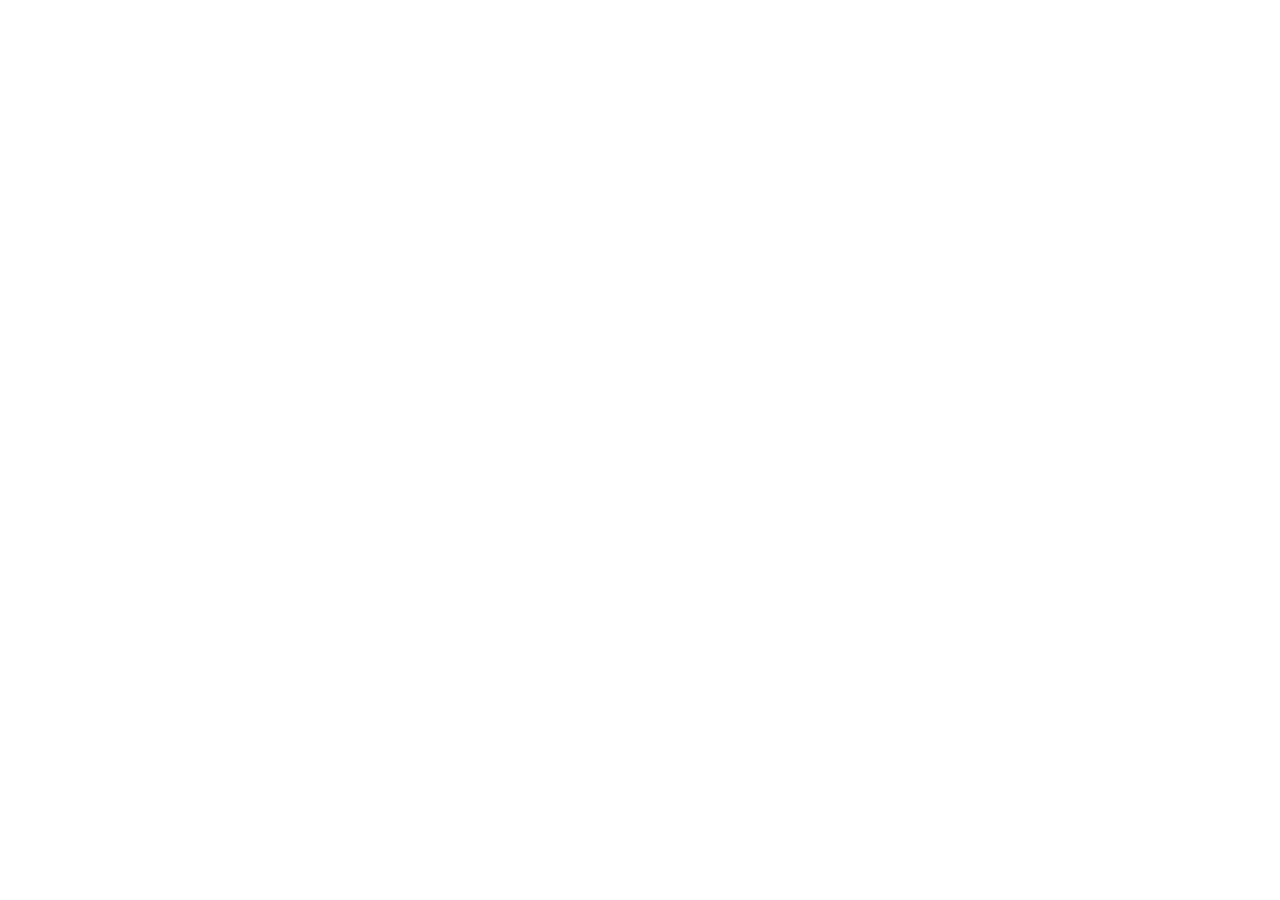
==== sign-up-page.html @ 81e46fc7 "Link fonts from Google and CSS style sheet" ====
<!DOCTYPE html>
<html lang="en">
	<head>
		<meta charset="UTF-8" />
		<meta name="viewport" content="width=device-width, initial-scale=1.0" />
		<title>Signup Page</title>
		<link rel="preconnect" href="https://fonts.googleapis.com" />
		<link rel="preconnect" href="https://fonts.gstatic.com" crossorigin />
		<link
			href="https://fonts.googleapis.com/css2?family=Roboto+Condensed:ital,wght@0,100..900;1,100..900&display=swap"
			rel="stylesheet"
		/>
		<link rel="stylesheet" href="css/style.css" />
	</head>
	<body></body>
</html>
---- css/style.css ----
/* http://meyerweb.com/eric/tools/css/reset/ 
   v2.0 | 20110126
   License: none (public domain)
*/

html,
body,
div,
span,
applet,
object,
iframe,
h1,
h2,
h3,
h4,
h5,
h6,
p,
blockquote,
pre,
a,
abbr,
acronym,
address,
big,
cite,
code,
del,
dfn,
em,
img,
ins,
kbd,
q,
s,
samp,
small,
strike,
strong,
sub,
sup,
tt,
var,
b,
u,
i,
center,
dl,
dt,
dd,
ol,
ul,
li,
fieldset,
form,
label,
legend,
table,
caption,
tbody,
tfoot,
thead,
tr,
th,
td,
article,
aside,
canvas,
details,
embed,
figure,
figcaption,
footer,
header,
hgroup,
menu,
nav,
output,
ruby,
section,
summary,
time,
mark,
audio,
video {
	margin: 0;
	padding: 0;
	border: 0;
	font-size: 100%;
	font: inherit;
	vertical-align: baseline;
}
/* HTML5 display-role reset for older browsers */
article,
aside,
details,
figcaption,
figure,
footer,
header,
hgroup,
menu,
nav,
section {
	display: block;
}
body {
	line-height: 1;
}
ol,
ul {
	list-style: none;
}
blockquote,
q {
	quotes: none;
}
blockquote:before,
blockquote:after,
q:before,
q:after {
	content: "";
	content: none;
}
table {
	border-collapse: collapse;
	border-spacing: 0;
}
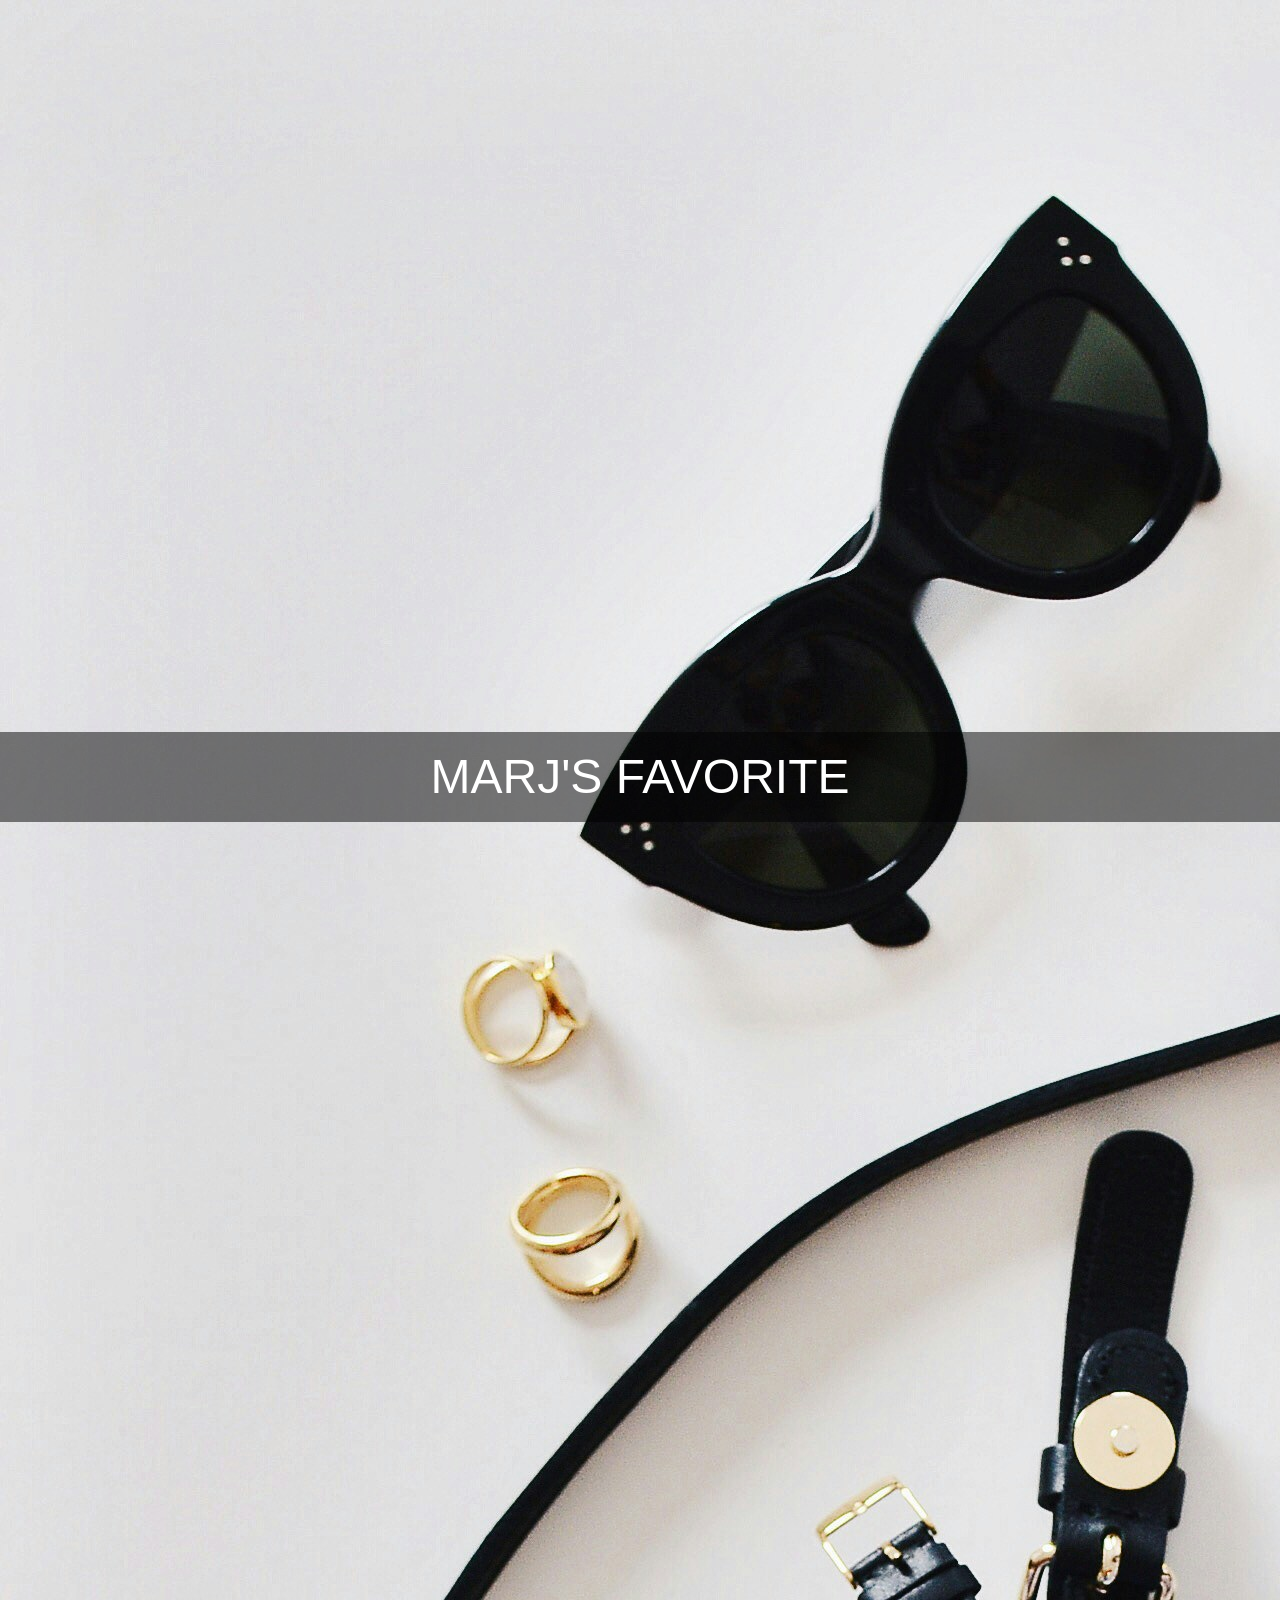
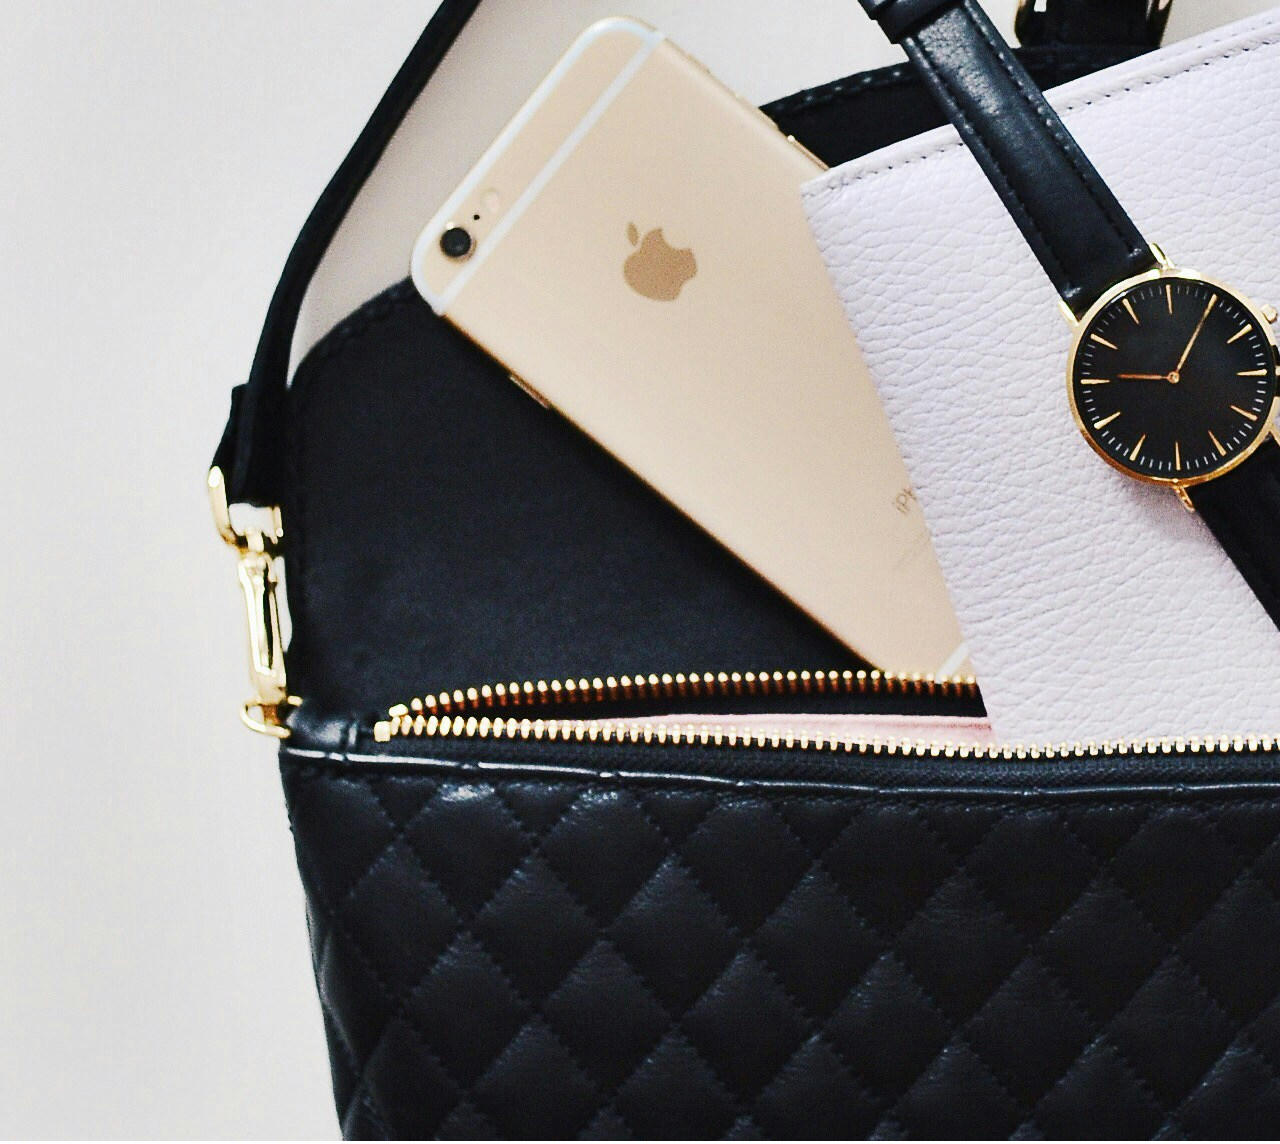
==== commit 83c1d37b: "Add img and transparent background This are the contents in the left part of the page" ====
--- a/sign-up-page.html
+++ b/sign-up-page.html
@@ -12,5 +12,8 @@
 		/>
 		<link rel="stylesheet" href="css/style.css" />
 	</head>
-	<body></body>
+			<div class="flex-item left-side">
+				<img id="background-image" src="imgs/design-image.jpeg" alt="" />
+				<div class="transparent-bg">MARJ'S FAVORITE</div>
+			</div>
 </html>
--- a/css/style.css
+++ b/css/style.css
@@ -107,6 +107,7 @@
 }
 body {
 	line-height: 1;
+	font-family: "Roboto Condensed", sans-serif;
 }
 ol,
 ul {
@@ -127,3 +128,26 @@
 	border-collapse: collapse;
 	border-spacing: 0;
 }
+
+.flex-container {
+	display: flex;
+	width: 100vw;
+	height: 100vh;
+}
+
+.left-side {
+	position: relative;
+}
+
+.transparent-bg {
+	position: absolute;
+	background: rgb(0, 0, 0, 0.5);
+	width: 100%;
+	padding: 1.3rem 0;
+	color: white;
+	font-size: 3rem;
+	top: 50%;
+	margin-top: -50%;
+	text-align: center;
+}
+
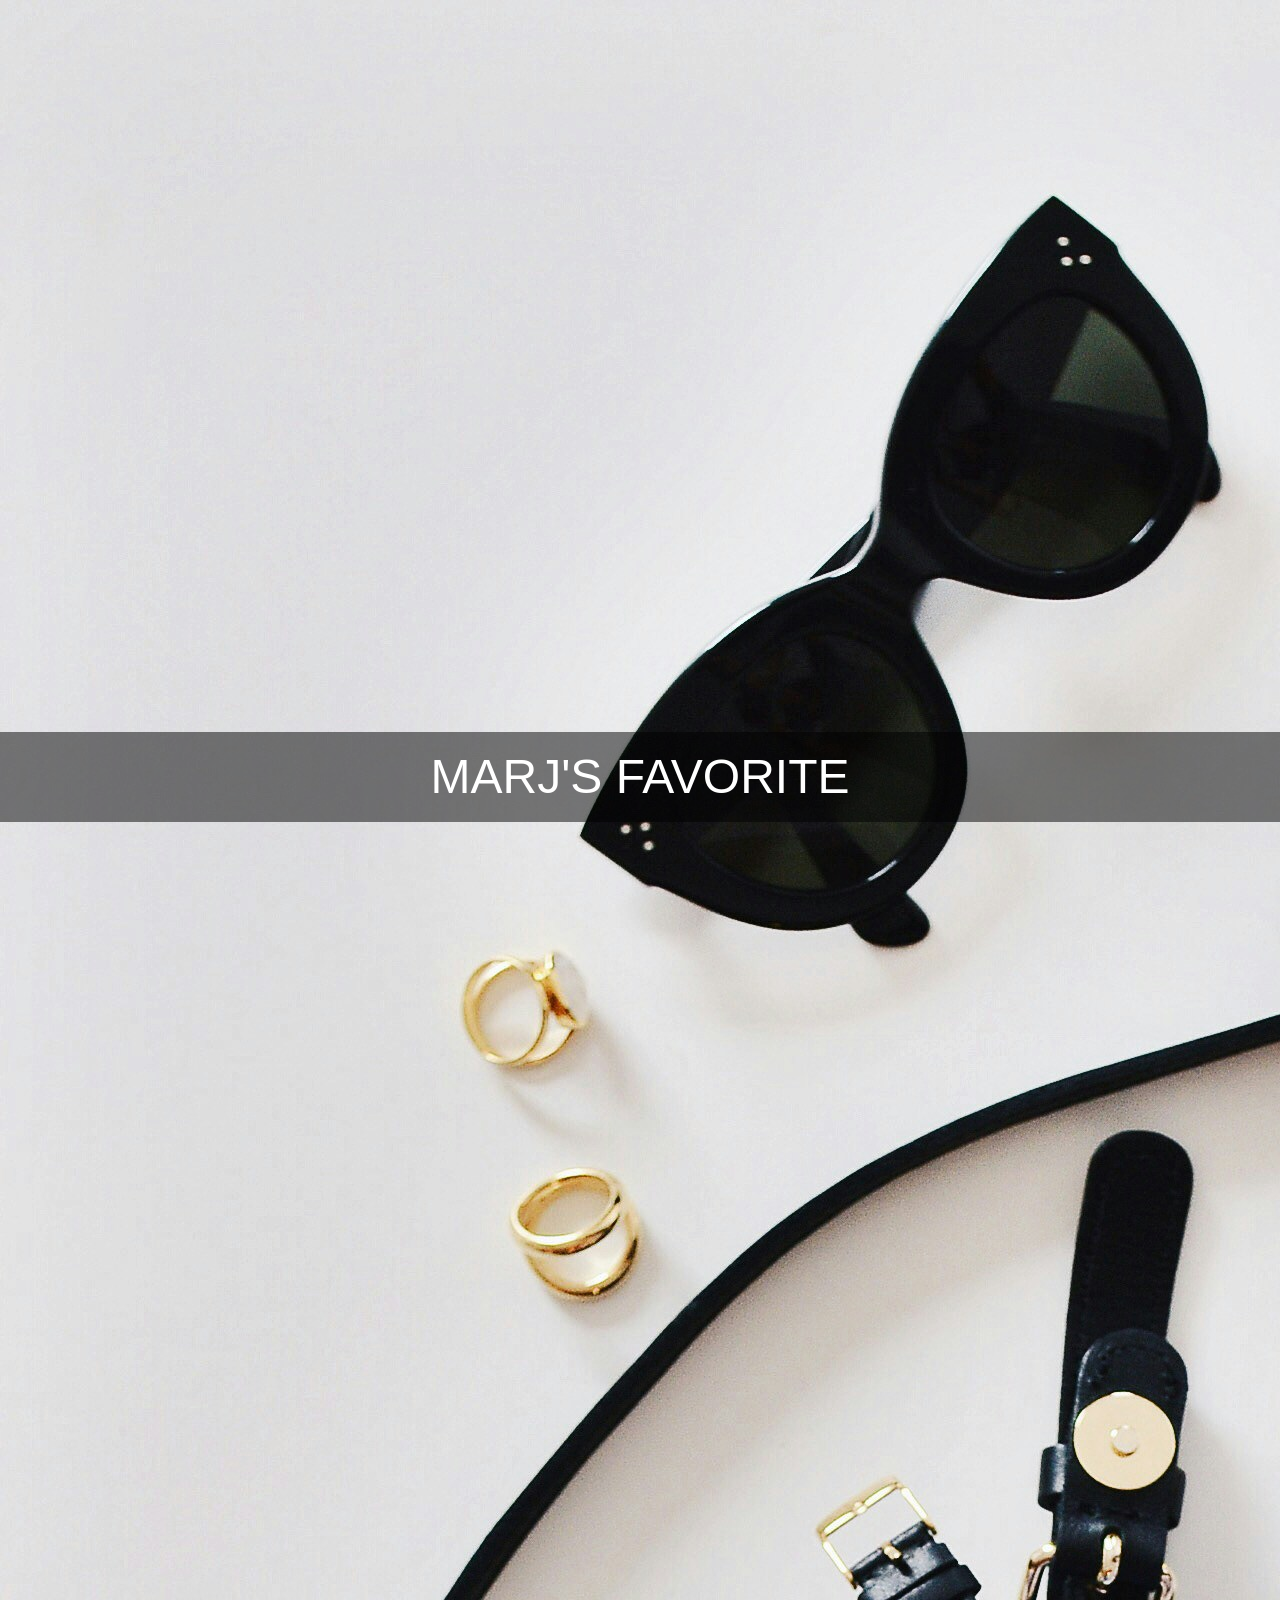
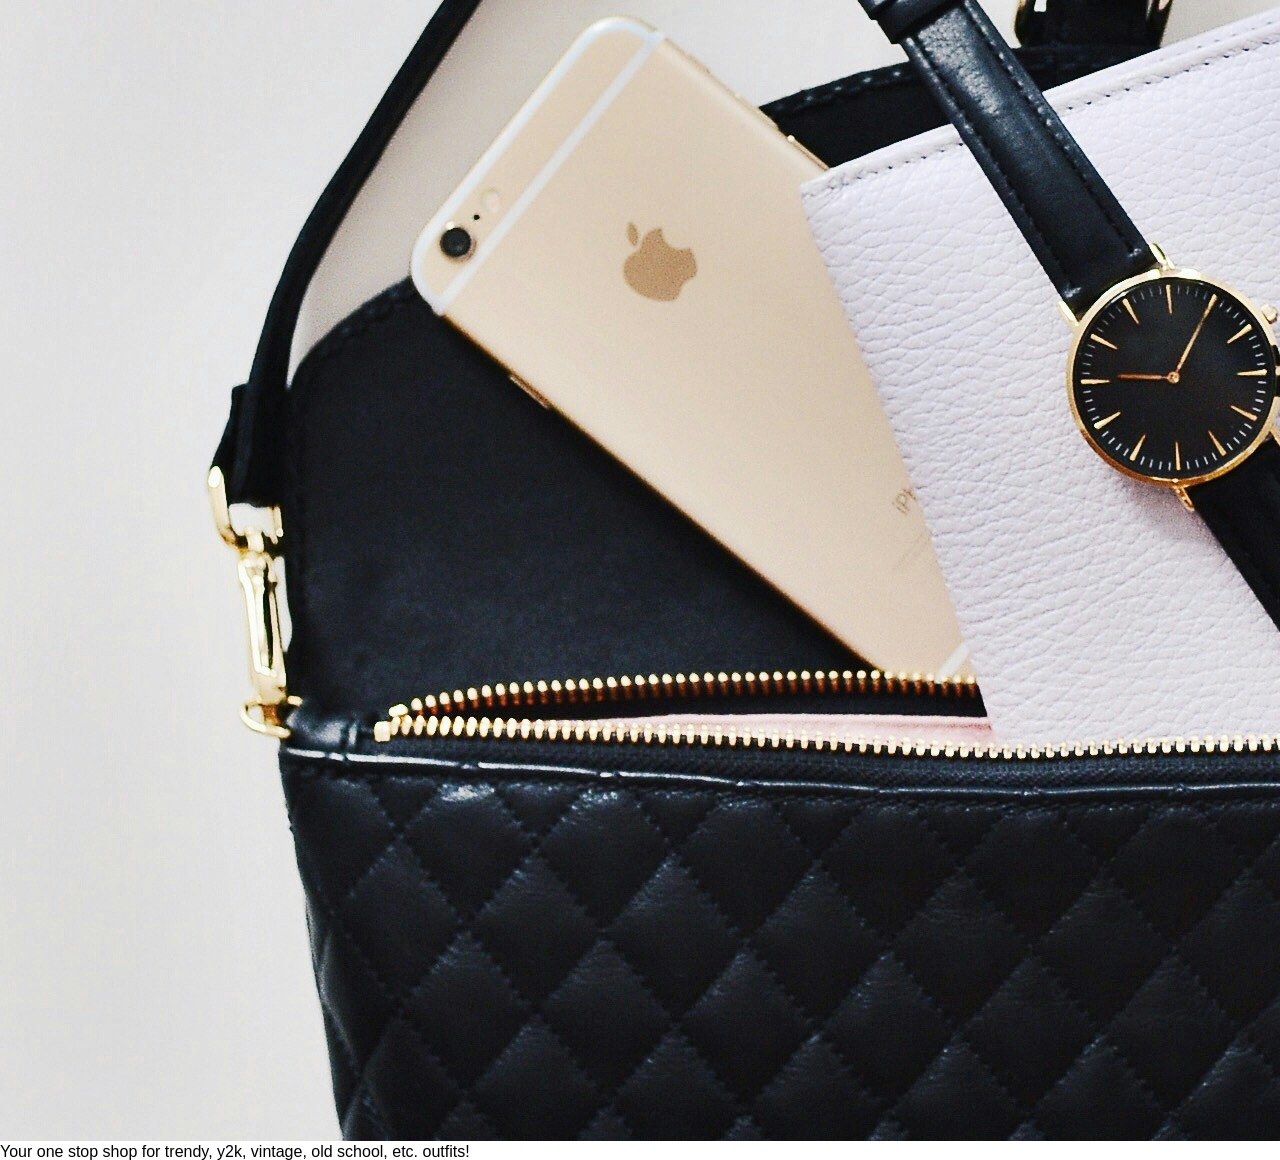
==== commit 7c8dd287: "Add hero section" ====
--- a/sign-up-page.html
+++ b/sign-up-page.html
@@ -16,4 +16,9 @@
 				<img id="background-image" src="imgs/design-image.jpeg" alt="" />
 				<div class="transparent-bg">MARJ'S FAVORITE</div>
 			</div>
+				<div class="header">
+					<p>
+						Your one stop shop for trendy, y2k, vintage, old school, etc. outfits!
+					</p>
+				</div>
 </html>
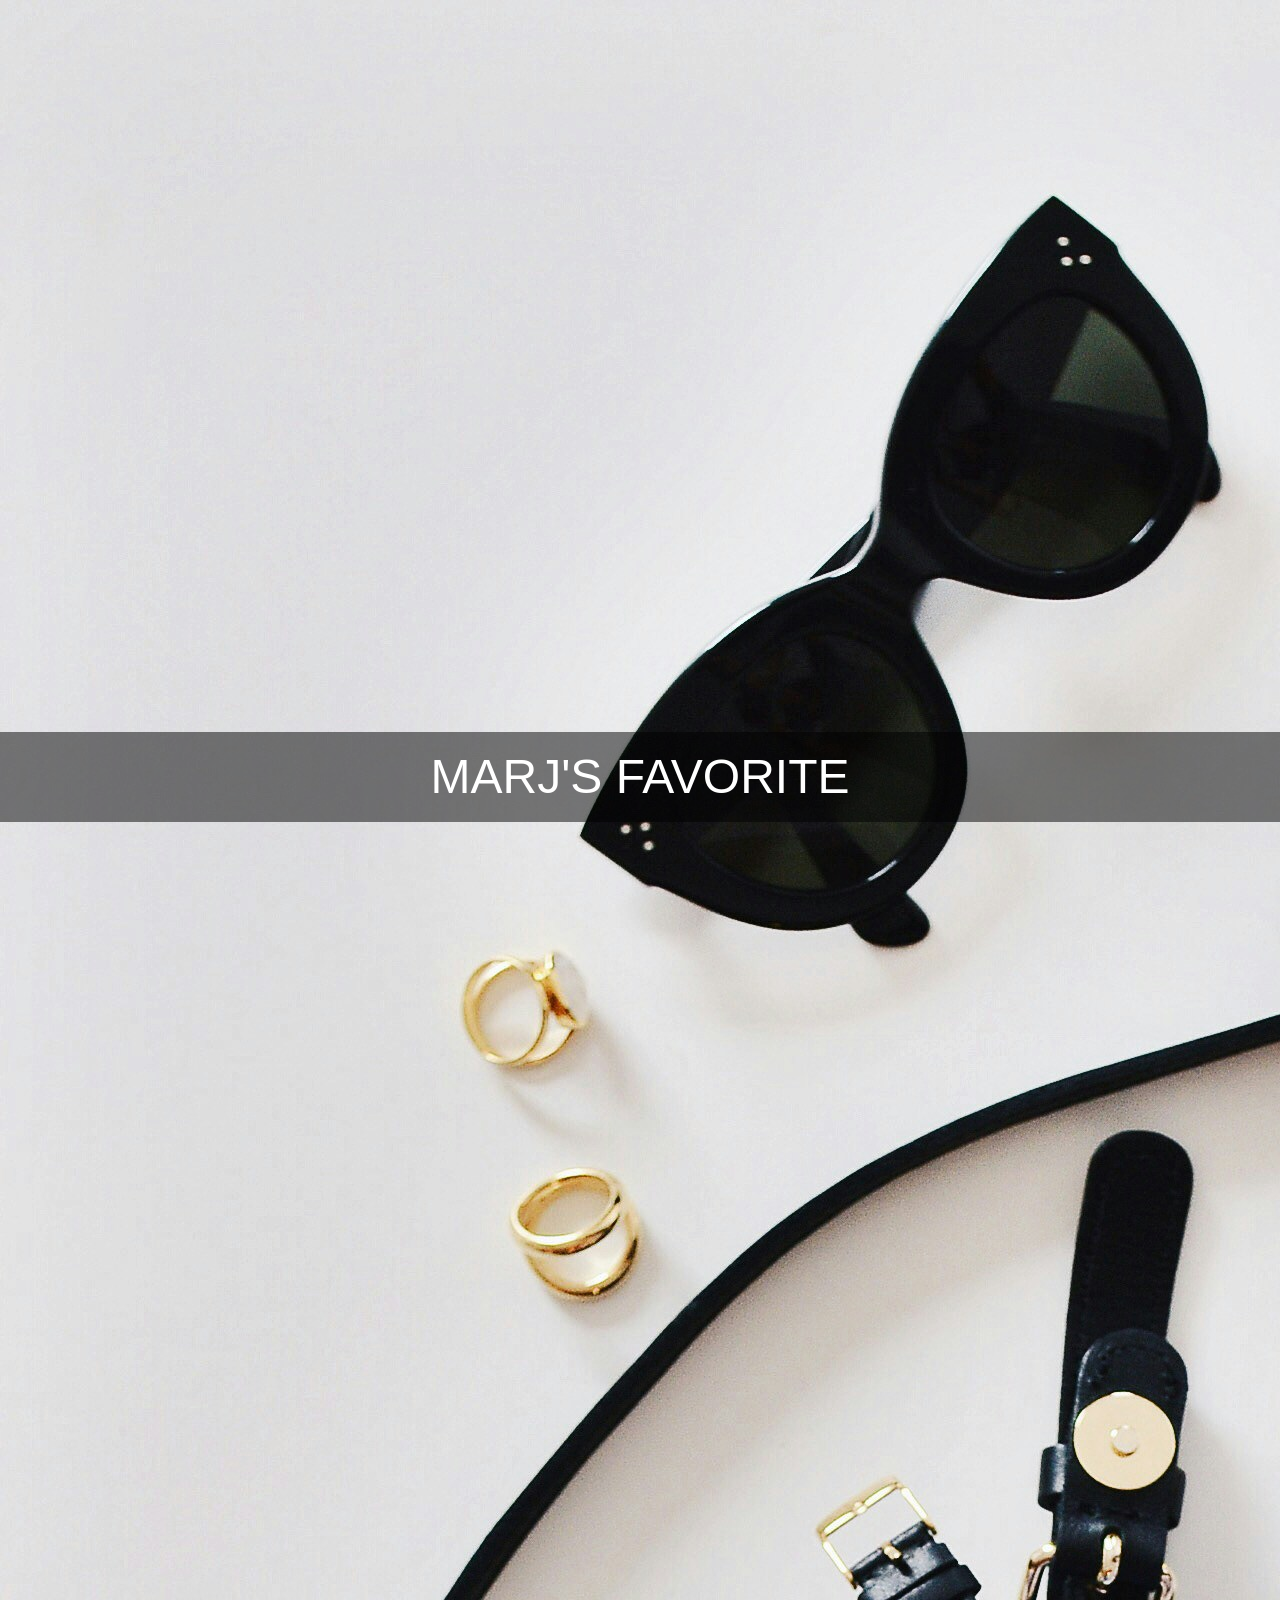
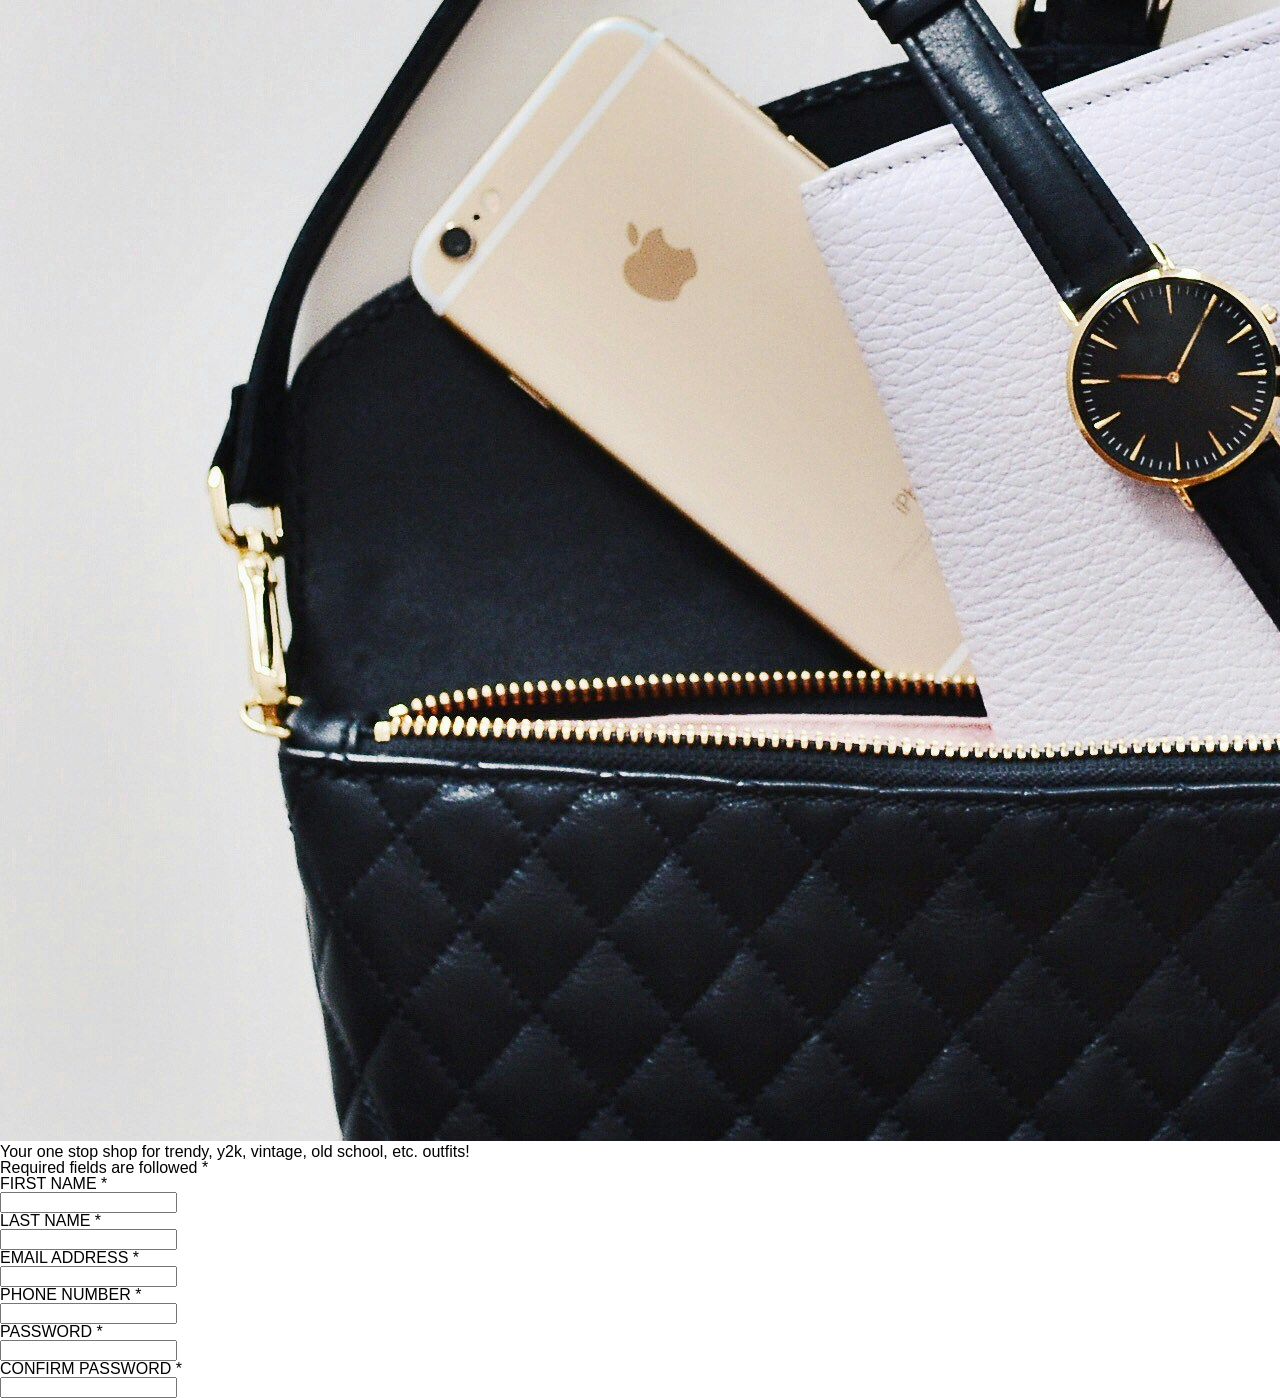
==== commit 285ecb7c: "Add form to handle data inputted info from user - first name, last name, email, phone number, passwo" ====
--- a/sign-up-page.html
+++ b/sign-up-page.html
@@ -21,4 +21,73 @@
 						Your one stop shop for trendy, y2k, vintage, old school, etc. outfits!
 					</p>
 				</div>
+				<div class="form-container">
+					<div>
+						Required fields are followed <span aria-label="required">*</span>
+					</div>
+					<form>
+						<section class="form">
+							<!-- <h1>Let's do this!</h1> -->
+							<div class="form-flex-child">
+								<div>
+									<p>
+										<label for="first-name"
+											>FIRST NAME <span aria-label="required">*</span></label
+										>
+									</p>
+									<input type="text" id="first-name" name="first-name" required />
+								</div>
+								<div>
+									<p>
+										<label for="last-name"
+											>LAST NAME <span aria-label="required">*</span></label
+										>
+									</p>
+									<input type="text" id="last-name" name="last-name" required />
+								</div>
+							</div>
+							<div class="form-flex-child">
+								<div>
+									<p>
+										<label for="email"
+											>EMAIL ADDRESS <span aria-label="required">*</span></label
+										>
+									</p>
+									<input type="email" id="email" name="email" required />
+								</div>
+								<div>
+									<p>
+										<label for="phone"
+											>PHONE NUMBER <span aria-label="required">*</span></label
+										>
+									</p>
+									<input type="tel" id="phone" name="phone" required />
+								</div>
+							</div>
+							<div class="form-flex-child">
+								<div>
+									<p>
+										<label for="password"
+											>PASSWORD <span aria-label="required">*</span></label
+										>
+									</p>
+									<input type="password" id="password" name="password" required />
+								</div>
+								<div>
+									<p>
+										<label for="confirm-password"
+											>CONFIRM PASSWORD <span aria-label="required">*</span></label
+										>
+									</p>
+									<input
+										type="password"
+										id="confirm-password"
+										name="confirm-password"
+										required
+									/>
+								</div>
+							</div>
+						</section>
+					</form>
+				</div>
 </html>
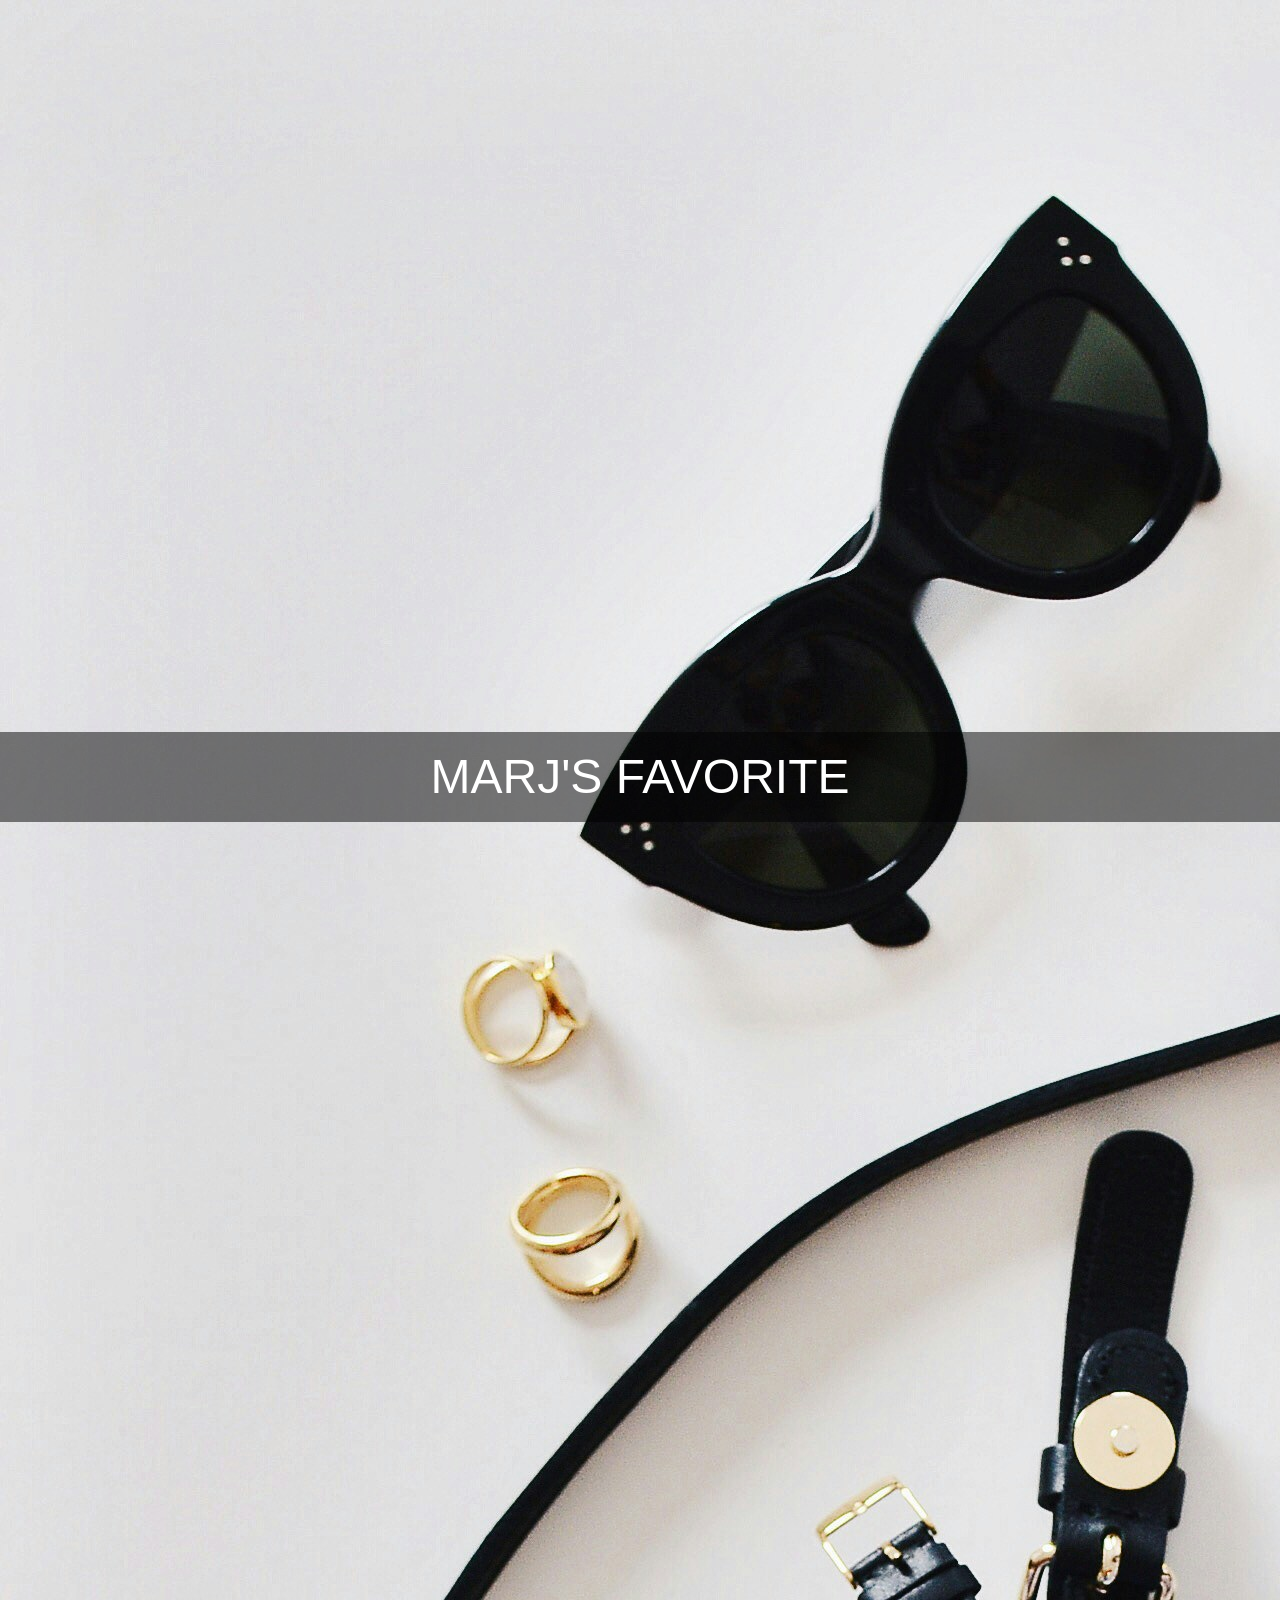
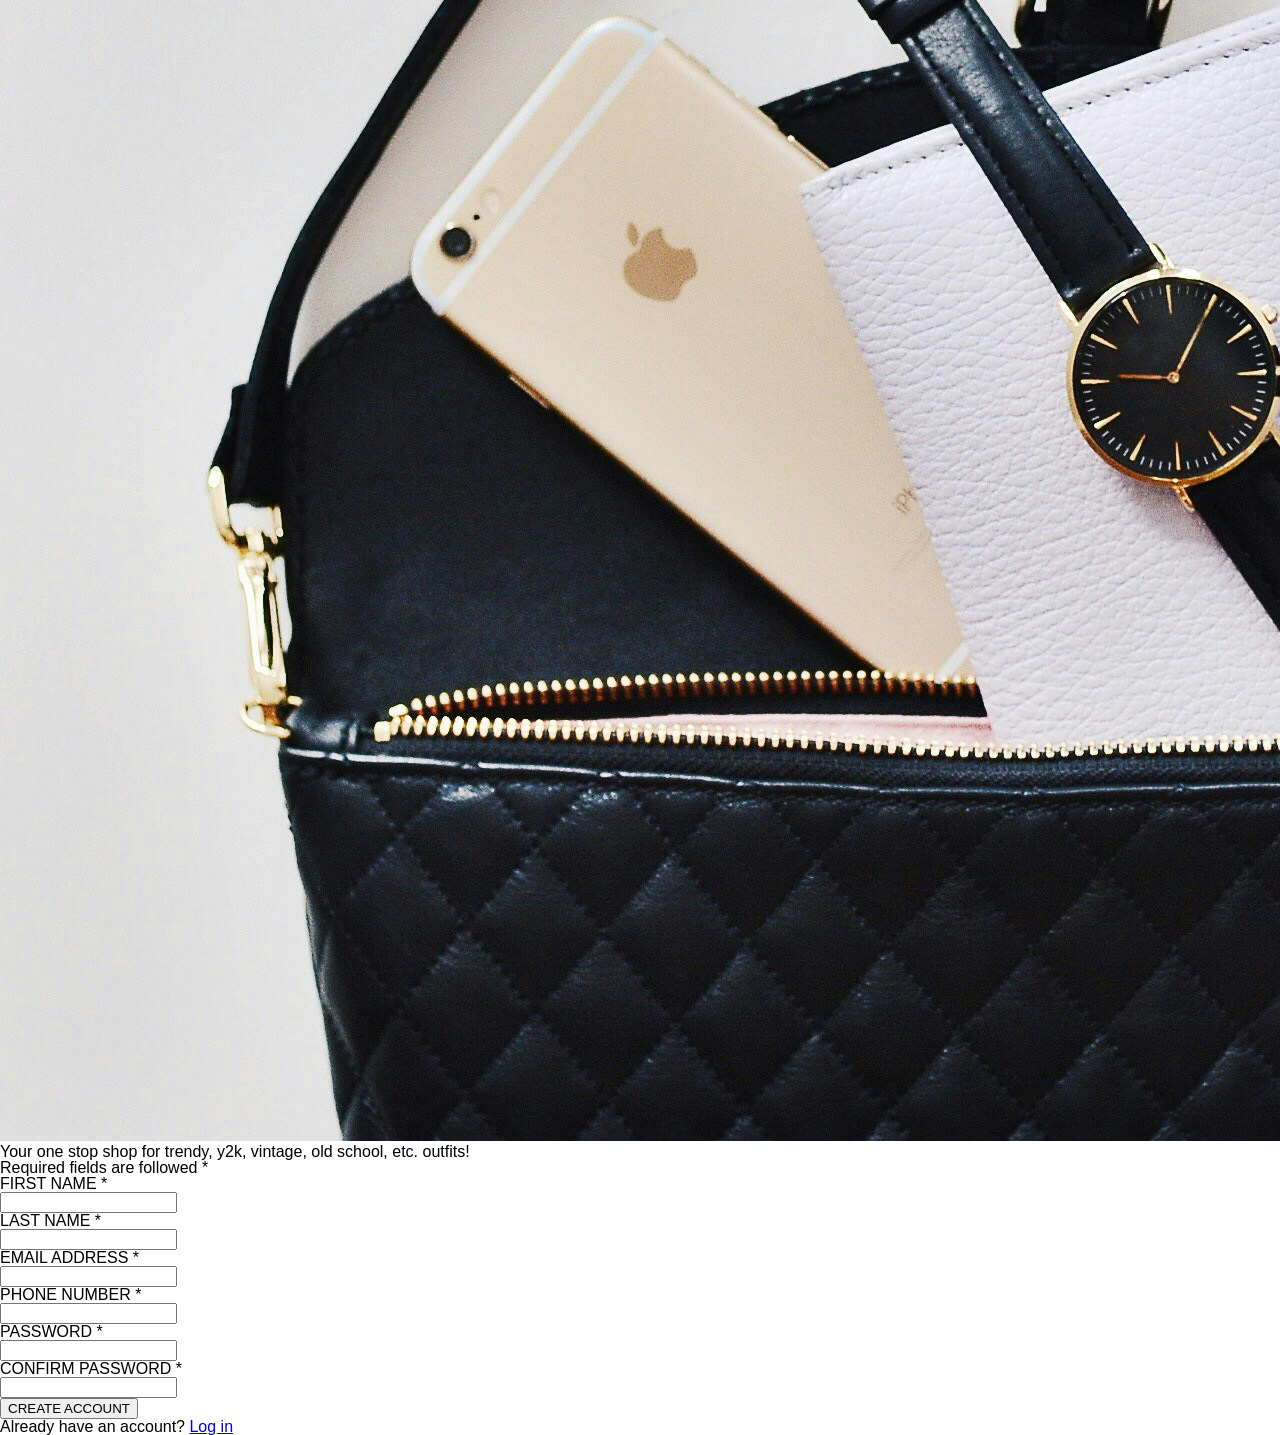
==== commit dd8d4ba2: "Add section for submit button Apart from the submit button. There is a link for login page for users" ====
--- a/sign-up-page.html
+++ b/sign-up-page.html
@@ -90,4 +90,8 @@
 						</section>
 					</form>
 				</div>
+				<div class="btn-submit">
+					<button>CREATE ACCOUNT</button>
+					<p>Already have an account? <a href="#">Log in</a></p>
+				</div>
 </html>
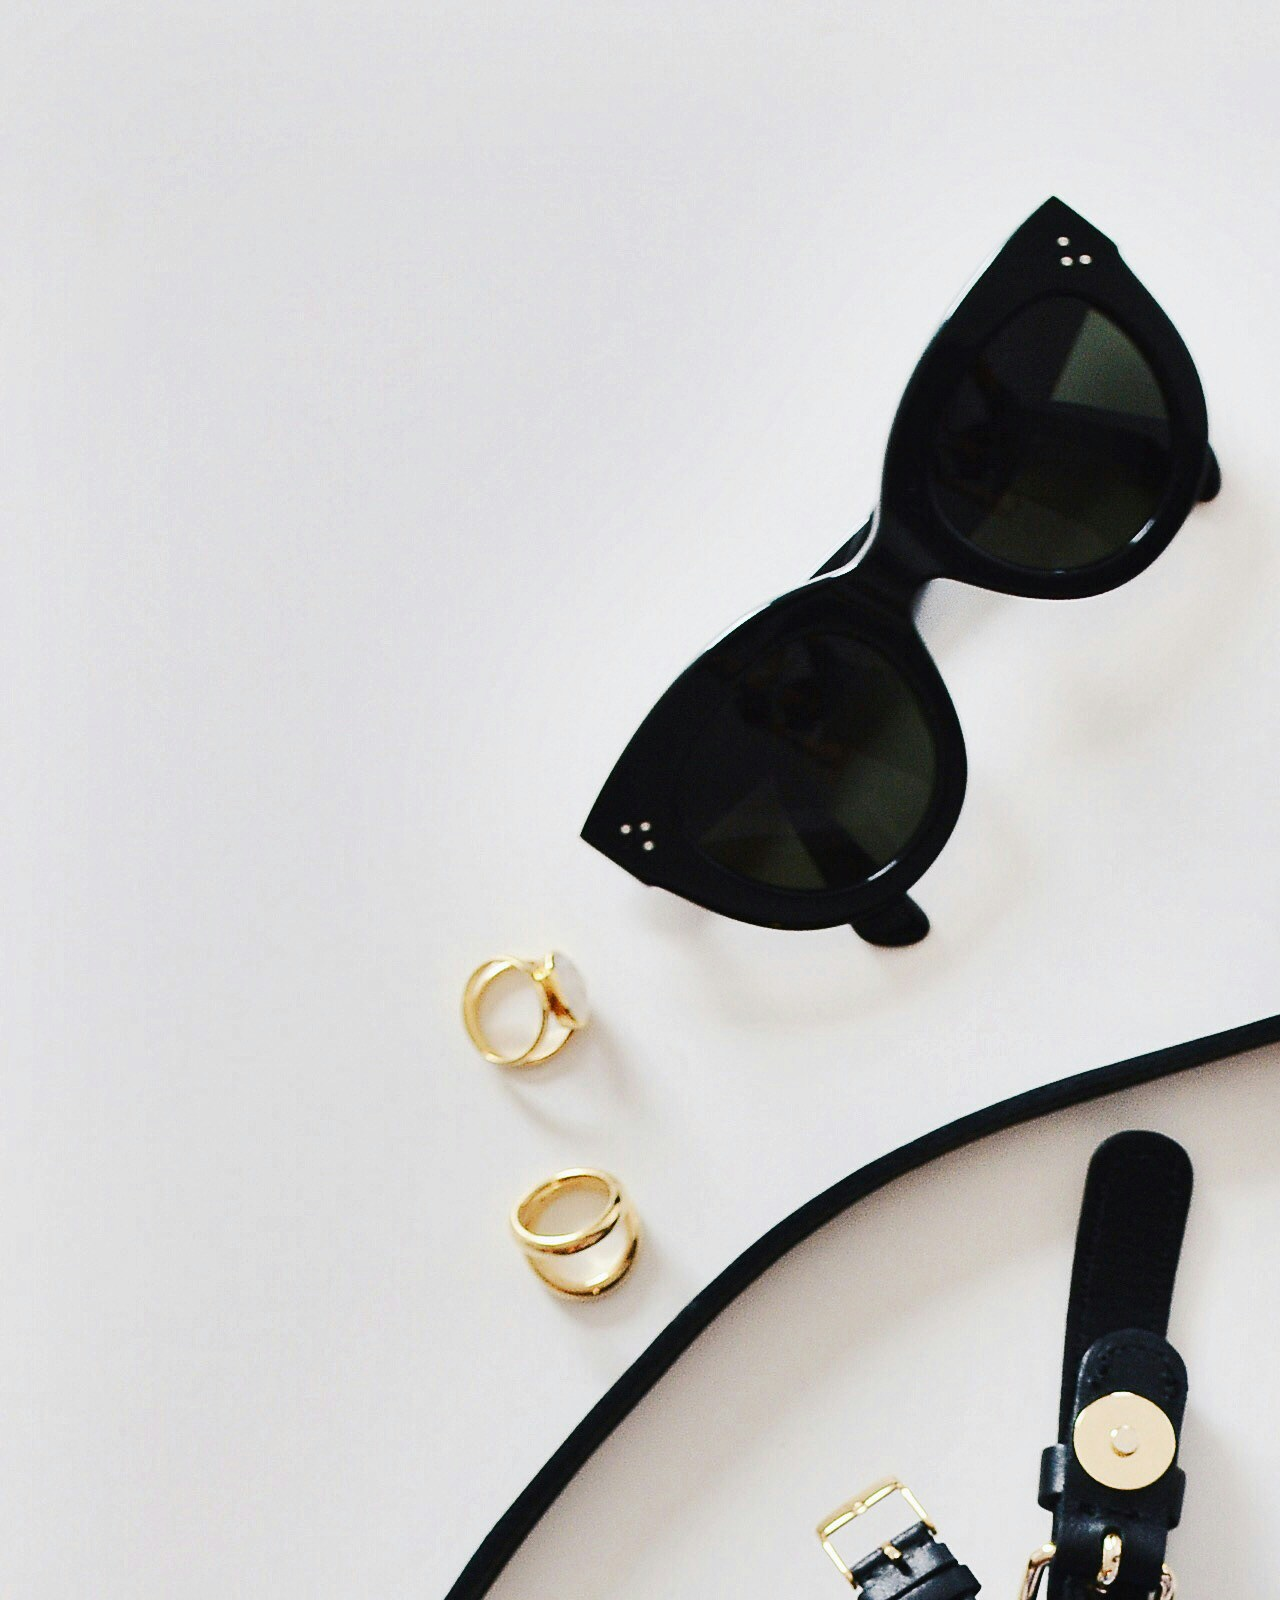
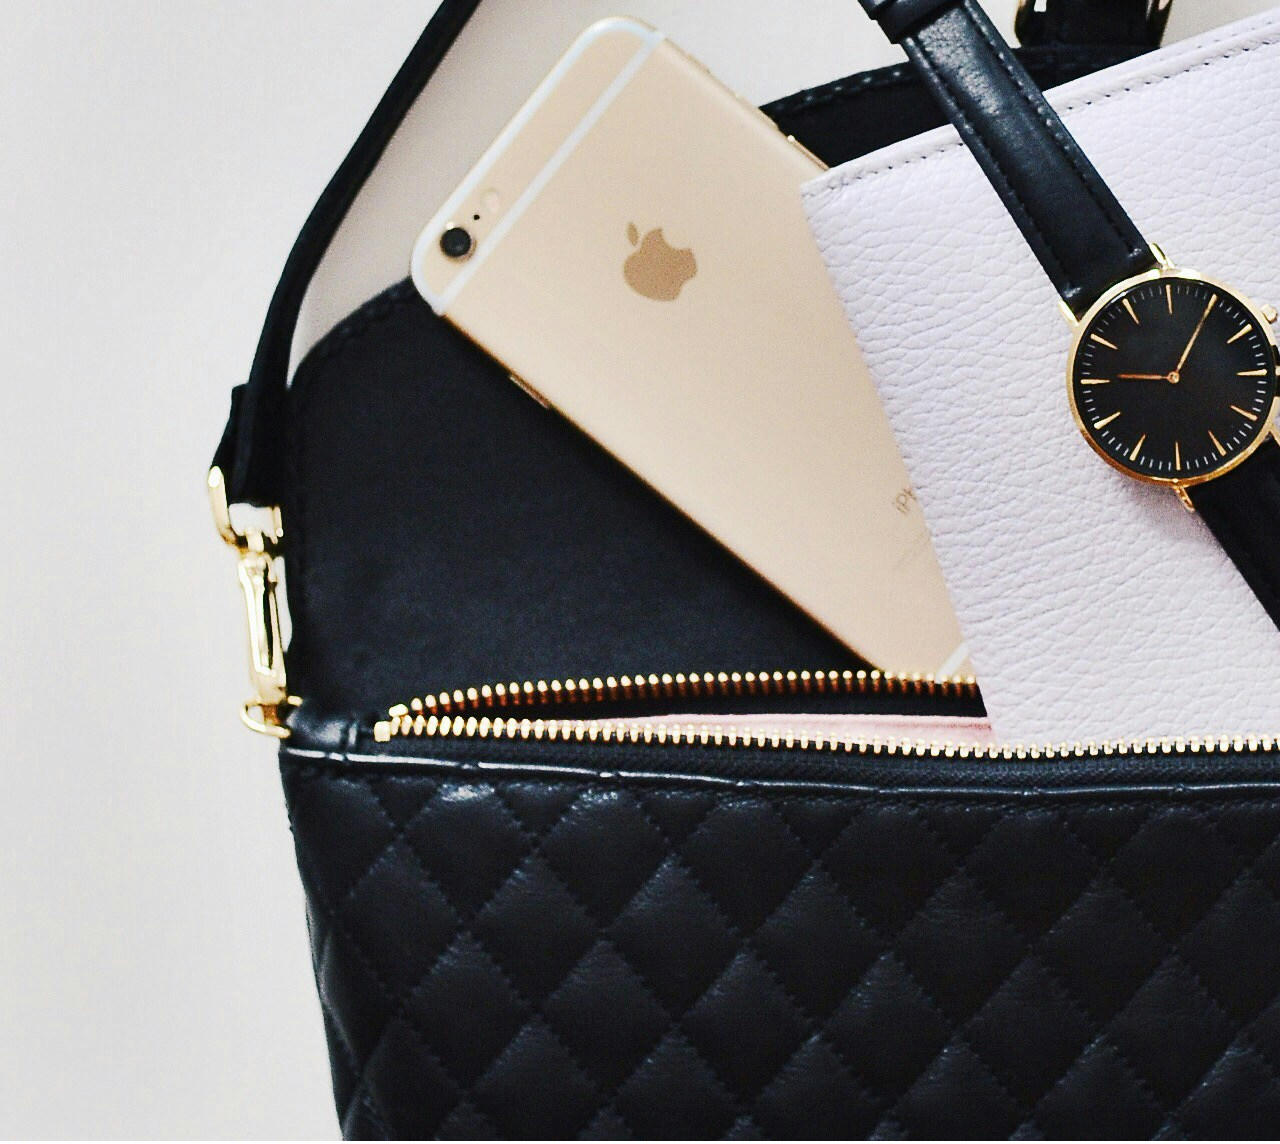
==== commit 245927d1: "Add necessary HTML tags" ====
--- a/sign-up-page.html
+++ b/sign-up-page.html
@@ -12,10 +12,13 @@
 		/>
 		<link rel="stylesheet" href="css/style.css" />
 	</head>
+	<body>
+		<div class="flex-container">
 			<div class="flex-item left-side">
 				<img id="background-image" src="imgs/design-image.jpeg" alt="" />
 				<div class="transparent-bg">MARJ'S FAVORITE</div>
 			</div>
+			<div class="flex-item right-side">
 				<div class="header">
 					<p>
 						Your one stop shop for trendy, y2k, vintage, old school, etc. outfits!
@@ -94,4 +97,7 @@
 					<button>CREATE ACCOUNT</button>
 					<p>Already have an account? <a href="#">Log in</a></p>
 				</div>
+			</div>
+		</div>
+	</body>
 </html>
